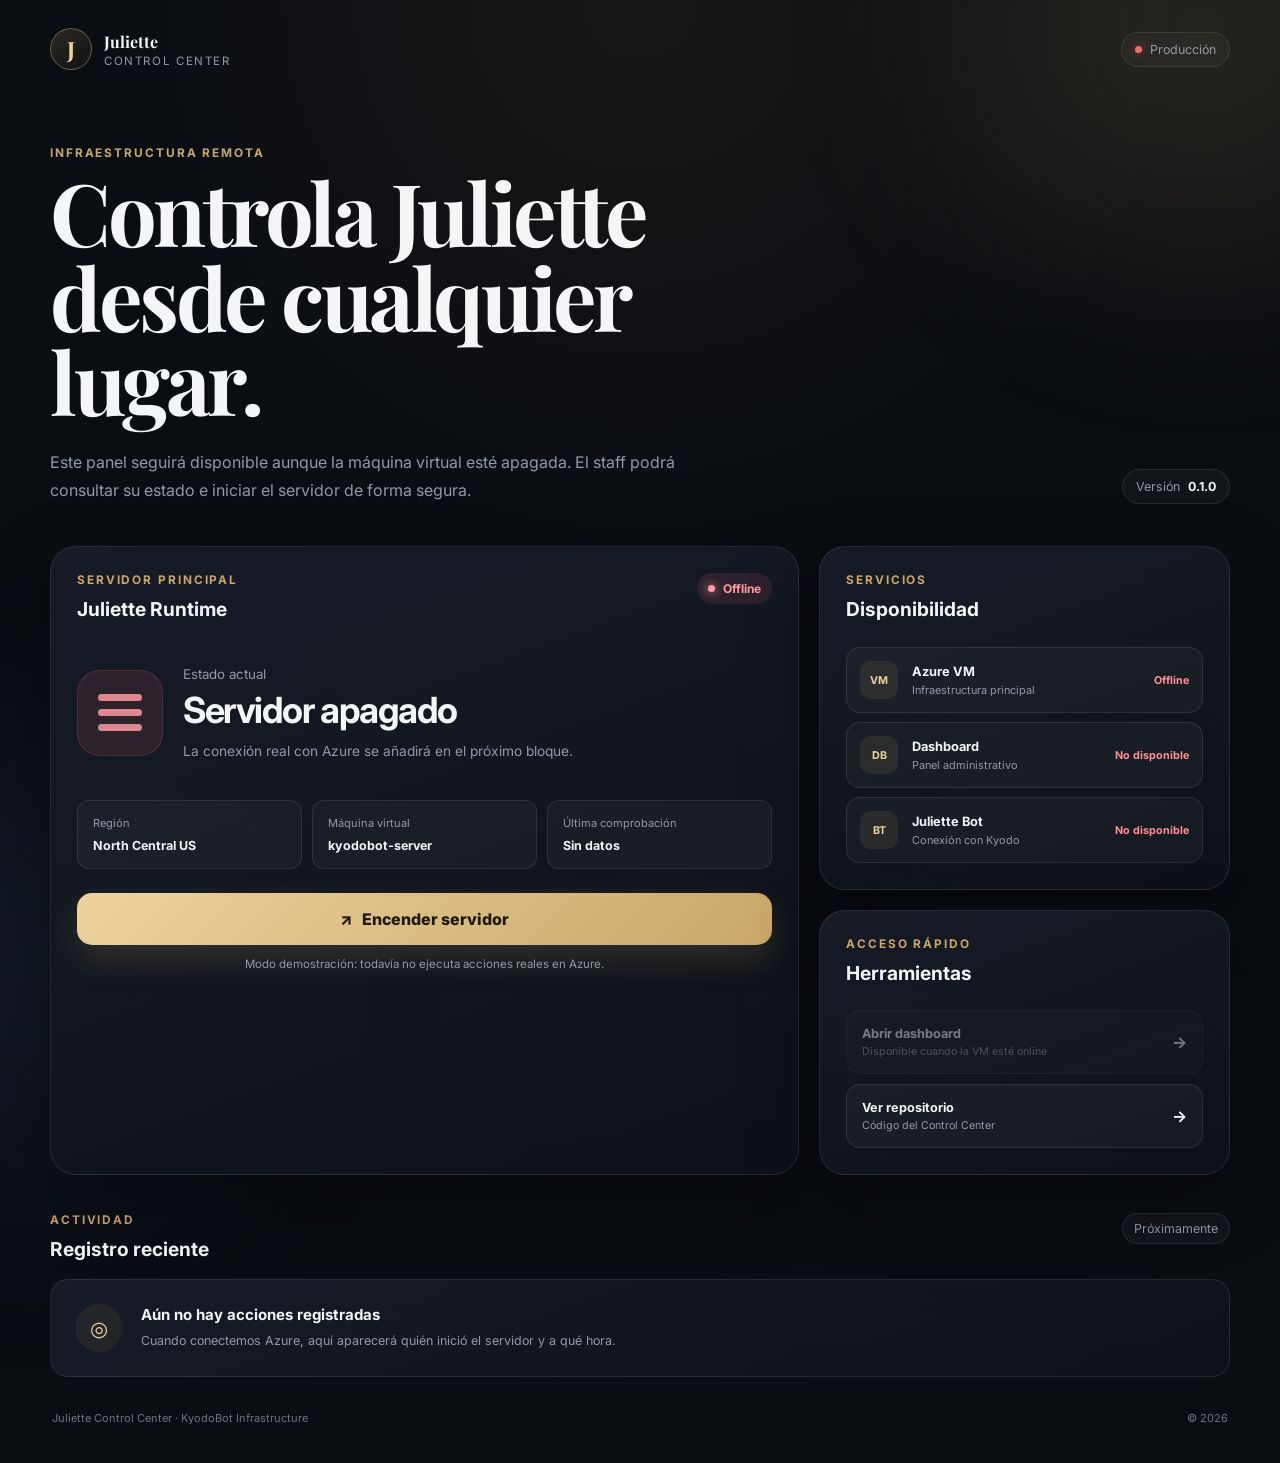
==== index.html @ 6abe6bb9 "PR-001: foundation for Juliette Control Center" ====
<!doctype html>
<html lang="es">
<head>
  <meta charset="utf-8">
  <meta name="viewport" content="width=device-width,initial-scale=1">
  <meta name="theme-color" content="#0b0e14">
  <meta name="description" content="Panel remoto para Juliette y KyodoBot">
  <title>Juliette Control Center</title>
  <link rel="preconnect" href="https://fonts.googleapis.com">
  <link rel="preconnect" href="https://fonts.gstatic.com" crossorigin>
  <link href="https://fonts.googleapis.com/css2?family=Inter:wght@400;500;600;700&family=Playfair+Display:wght@600;700&display=swap" rel="stylesheet">
  <link rel="stylesheet" href="css/style.css">
</head>
<body>
  <div class="glow glow-a"></div><div class="glow glow-b"></div>
  <main class="shell">
    <header class="topbar">
      <a class="brand" href="#">
        <span class="logo">J</span>
        <span><strong>Juliette</strong><small>Control Center</small></span>
      </a>
      <span class="env"><i></i> Producción</span>
    </header>

    <section class="hero">
      <div>
        <p class="eyebrow">Infraestructura remota</p>
        <h1>Controla Juliette desde cualquier lugar.</h1>
        <p class="lead">Este panel seguirá disponible aunque la máquina virtual esté apagada. El staff podrá consultar su estado e iniciar el servidor de forma segura.</p>
      </div>
      <span class="version">Versión <strong>0.1.0</strong></span>
    </section>

    <section class="grid">
      <article class="card main-card">
        <div class="heading">
          <div><p class="kicker">Servidor principal</p><h2>Juliette Runtime</h2></div>
          <span class="chip"><i></i> Offline</span>
        </div>

        <div class="state">
          <div class="server-icon"><span></span><span></span><span></span></div>
          <div>
            <small>Estado actual</small>
            <h3>Servidor apagado</h3>
            <p>La conexión real con Azure se añadirá en el próximo bloque.</p>
          </div>
        </div>

        <div class="meta">
          <div><span>Región</span><strong>North Central US</strong></div>
          <div><span>Máquina virtual</span><strong>kyodobot-server</strong></div>
          <div><span>Última comprobación</span><strong id="lastChecked">Sin datos</strong></div>
        </div>

        <button id="startServerButton" type="button"><span>↗</span> Encender servidor</button>
        <p class="note">Modo demostración: todavía no ejecuta acciones reales en Azure.</p>
      </article>

      <div class="side">
        <article class="card">
          <div class="heading"><div><p class="kicker">Servicios</p><h2>Disponibilidad</h2></div></div>
          <ul class="services">
            <li><b>VM</b><span><strong>Azure VM</strong><small>Infraestructura principal</small></span><em>Offline</em></li>
            <li><b>DB</b><span><strong>Dashboard</strong><small>Panel administrativo</small></span><em>No disponible</em></li>
            <li><b>BT</b><span><strong>Juliette Bot</strong><small>Conexión con Kyodo</small></span><em>No disponible</em></li>
          </ul>
        </article>

        <article class="card">
          <div class="heading"><div><p class="kicker">Acceso rápido</p><h2>Herramientas</h2></div></div>
          <div class="links">
            <a class="disabled" href="#" tabindex="-1"><span><strong>Abrir dashboard</strong><small>Disponible cuando la VM esté online</small></span><b>→</b></a>
            <a href="https://github.com/jgrupo60-cmd/juliette-control" target="_blank" rel="noopener"><span><strong>Ver repositorio</strong><small>Código del Control Center</small></span><b>→</b></a>
          </div>
        </article>
      </div>
    </section>

    <section class="activity">
      <div class="heading">
        <div><p class="kicker">Actividad</p><h2>Registro reciente</h2></div>
        <span class="soon">Próximamente</span>
      </div>
      <div class="empty"><span>◎</span><div><h3>Aún no hay acciones registradas</h3><p>Cuando conectemos Azure, aquí aparecerá quién inició el servidor y a qué hora.</p></div></div>
    </section>

    <footer><span>Juliette Control Center · KyodoBot Infrastructure</span><span id="year"></span></footer>
  </main>

  <div class="toast" id="toast"><strong>Modo demostración</strong><span>La conexión con Azure se implementará en el siguiente PR.</span></div>
  <script src="js/app.js"></script>
</body>
</html>
---- css/style.css ----
:root{color-scheme:dark;--bg:#0a0d12;--card:rgba(20,25,34,.9);--line:rgba(255,255,255,.09);--text:#f4f5f7;--muted:#9299a8;--gold:#c9a76a;--gold2:#ecd39e;--red:#f06e73;--shadow:0 24px 70px rgba(0,0,0,.34)}
*{box-sizing:border-box}body{margin:0;min-height:100vh;overflow-x:hidden;background:radial-gradient(circle at top,rgba(201,167,106,.07),transparent 34rem),var(--bg);color:var(--text);font-family:Inter,system-ui,sans-serif}a{color:inherit;text-decoration:none}.glow{position:fixed;z-index:-1;width:28rem;height:28rem;border-radius:50%;filter:blur(110px);opacity:.15}.glow-a{right:-9rem;top:-12rem;background:var(--gold)}.glow-b{left:-12rem;bottom:-18rem;background:#445f8c}.shell{width:min(1180px,calc(100% - 40px));margin:auto;padding:28px 0 38px}.topbar,.heading,footer{display:flex;align-items:center;justify-content:space-between;gap:18px}.brand{display:flex;align-items:center;gap:12px}.logo{display:grid;place-items:center;width:42px;height:42px;border:1px solid rgba(236,211,158,.35);border-radius:50%;background:linear-gradient(145deg,rgba(201,167,106,.18),rgba(201,167,106,.03));color:var(--gold2);font:700 1.4rem "Playfair Display",serif}.brand strong,.brand small{display:block}.brand strong{font-family:"Playfair Display",serif}.brand small{margin-top:2px;color:var(--muted);font-size:.72rem;text-transform:uppercase;letter-spacing:.14em}.env,.version,.soon{display:inline-flex;align-items:center;gap:8px;padding:9px 13px;border:1px solid var(--line);border-radius:999px;background:rgba(255,255,255,.035);color:var(--muted);font-size:.78rem}.env i{width:7px;height:7px;border-radius:50%;background:var(--red);box-shadow:0 0 12px rgba(240,110,115,.55)}.hero{display:flex;align-items:flex-end;justify-content:space-between;gap:30px;padding:76px 0 42px}.eyebrow,.kicker{margin:0 0 10px;color:var(--gold);font-size:.74rem;font-weight:700;text-transform:uppercase;letter-spacing:.16em}.hero h1{max-width:760px;margin:0;font:700 clamp(2.6rem,7vw,5.4rem)/.98 "Playfair Display",serif;letter-spacing:-.04em}.lead{max-width:680px;margin:24px 0 0;color:var(--muted);font-size:1rem;line-height:1.75}.version{flex-shrink:0}.version strong{color:var(--text)}.grid{display:grid;grid-template-columns:minmax(0,1.55fr) minmax(320px,.85fr);gap:20px}.side{display:grid;gap:20px}.card,.empty{border:1px solid var(--line);background:linear-gradient(160deg,rgba(24,29,39,.94),rgba(14,18,25,.88));box-shadow:var(--shadow);backdrop-filter:blur(18px)}.card{padding:26px;border-radius:26px}.heading{align-items:flex-start}.heading h2,.activity h2{margin:0;font-size:1.2rem}.chip{display:flex;align-items:center;gap:8px;padding:8px 11px;border-radius:999px;background:rgba(240,110,115,.11);color:#ff9ca0;font-size:.75rem;font-weight:700}.chip i{width:7px;height:7px;border-radius:50%;background:currentColor;box-shadow:0 0 10px currentColor}.state{display:flex;align-items:center;gap:20px;margin-top:42px}.server-icon{display:grid;align-content:center;gap:8px;width:86px;height:86px;flex-shrink:0;padding:20px;border:1px solid rgba(240,110,115,.16);border-radius:23px;background:rgba(240,110,115,.11)}.server-icon span{height:7px;border-radius:99px;background:rgba(255,156,160,.84)}.state small{color:var(--muted)}.state h3{margin:5px 0 0;font-size:clamp(1.55rem,4vw,2.25rem);letter-spacing:-.04em}.state p{margin:8px 0 0;color:var(--muted);font-size:.86rem;line-height:1.6}.meta{display:grid;grid-template-columns:repeat(3,minmax(0,1fr));gap:10px;margin:38px 0 24px}.meta div{padding:15px;border:1px solid var(--line);border-radius:12px;background:rgba(255,255,255,.035)}.meta span,.meta strong{display:block}.meta span{margin-bottom:8px;color:var(--muted);font-size:.69rem}.meta strong{overflow:hidden;font-size:.78rem;text-overflow:ellipsis;white-space:nowrap}button{display:flex;width:100%;min-height:52px;align-items:center;justify-content:center;gap:10px;border:0;border-radius:15px;background:linear-gradient(135deg,var(--gold2),var(--gold));color:#211a0e;cursor:pointer;font:800 1rem Inter;box-shadow:0 14px 34px rgba(201,167,106,.18);transition:.16s}button:hover{transform:translateY(-2px);filter:brightness(1.03)}.note{margin:12px 0 0;color:var(--muted);font-size:.72rem;text-align:center}.services{display:grid;gap:9px;margin:26px 0 0;padding:0;list-style:none}.services li{display:grid;grid-template-columns:40px minmax(0,1fr) auto;align-items:center;gap:12px;padding:13px;border:1px solid var(--line);border-radius:14px;background:rgba(255,255,255,.035)}.services li>b{display:grid;place-items:center;width:38px;height:38px;border-radius:11px;background:rgba(201,167,106,.1);color:var(--gold2);font-size:.67rem}.services strong,.services small{display:block}.services strong{font-size:.8rem}.services small{margin-top:4px;color:var(--muted);font-size:.68rem}.services em{color:#ff9297;font-size:.67rem;font-style:normal;font-weight:700}.links{display:grid;gap:10px;margin-top:25px}.links a{display:flex;min-height:64px;align-items:center;justify-content:space-between;gap:16px;padding:14px 15px;border:1px solid var(--line);border-radius:14px;background:rgba(255,255,255,.035);transition:.16s}.links a:not(.disabled):hover{transform:translateX(3px);border-color:rgba(201,167,106,.28);background:rgba(201,167,106,.07)}.links strong,.links small{display:block}.links strong{font-size:.79rem}.links small{margin-top:4px;color:var(--muted);font-size:.67rem}.disabled{pointer-events:none;opacity:.45}.activity{margin-top:38px}.soon{padding:7px 11px}.empty{display:flex;align-items:center;gap:18px;margin-top:18px;padding:24px;border-radius:18px;box-shadow:none}.empty>span{display:grid;place-items:center;width:48px;height:48px;flex-shrink:0;border-radius:50%;background:rgba(201,167,106,.08);color:var(--gold2);font-size:1.3rem}.empty h3{margin:0;font-size:.94rem}.empty p{margin:7px 0 0;color:var(--muted);font-size:.78rem;line-height:1.55}footer{padding:34px 2px 0;color:#6e7482;font-size:.69rem}.toast{position:fixed;right:24px;bottom:24px;display:grid;max-width:min(360px,calc(100% - 32px));gap:5px;padding:15px 17px;border:1px solid rgba(201,167,106,.25);border-radius:15px;background:rgba(18,22,30,.97);box-shadow:var(--shadow);opacity:0;pointer-events:none;transform:translateY(14px);transition:.18s}.toast.show{opacity:1;transform:none}.toast strong{color:var(--gold2);font-size:.78rem}.toast span{color:var(--muted);font-size:.72rem}
@media(max-width:900px){.hero{align-items:flex-start;flex-direction:column;padding-top:58px}.grid{grid-template-columns:1fr}.side{grid-template-columns:repeat(2,minmax(0,1fr))}}
@media(max-width:680px){.shell{width:calc(100% - 24px);padding-top:16px}.env{font-size:.68rem}.hero{padding:45px 0 32px}.lead{font-size:.91rem}.card{padding:20px;border-radius:21px}.state{align-items:flex-start;margin-top:32px}.server-icon{width:64px;height:64px;padding:15px;border-radius:18px}.meta{grid-template-columns:1fr;margin-top:30px}.side{grid-template-columns:1fr}.services li{grid-template-columns:38px minmax(0,1fr)}.services em{grid-column:2}footer{align-items:flex-start;flex-direction:column}.toast{right:16px;bottom:16px}}
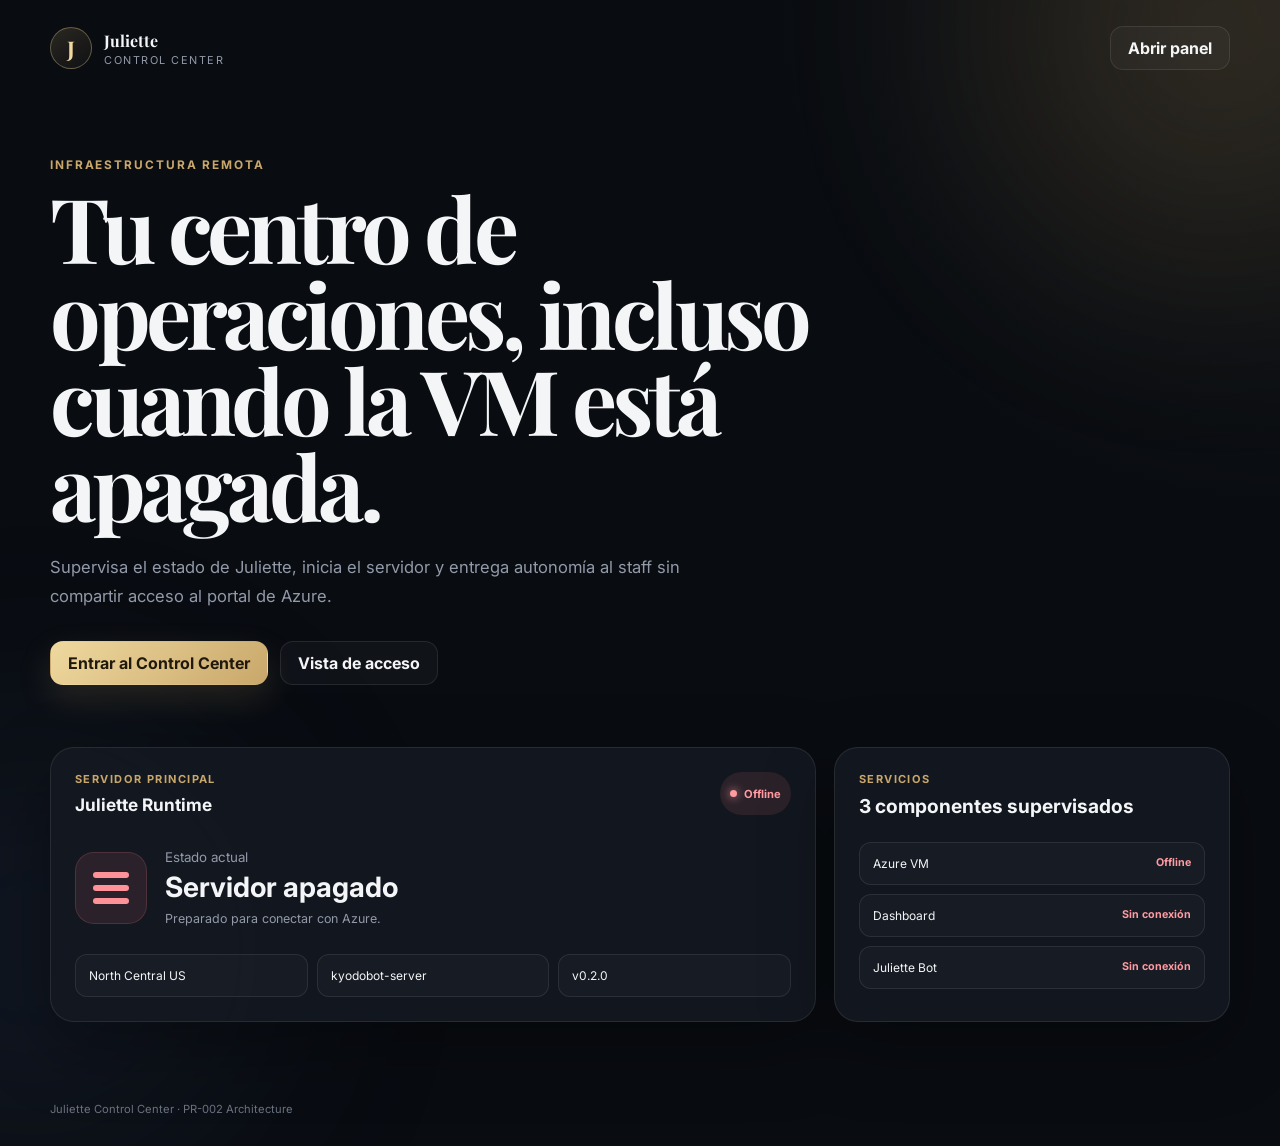
==== commit ede7695a: "PR-002: application architecture for Juliette Control Center" ====
--- a/index.html
+++ b/index.html
@@ -3,92 +3,40 @@
 <head>
   <meta charset="utf-8">
   <meta name="viewport" content="width=device-width,initial-scale=1">
-  <meta name="theme-color" content="#0b0e14">
-  <meta name="description" content="Panel remoto para Juliette y KyodoBot">
+  <meta name="theme-color" content="#0a0d12">
+  <meta name="description" content="Juliette Control Center">
   <title>Juliette Control Center</title>
   <link rel="preconnect" href="https://fonts.googleapis.com">
   <link rel="preconnect" href="https://fonts.gstatic.com" crossorigin>
   <link href="https://fonts.googleapis.com/css2?family=Inter:wght@400;500;600;700&family=Playfair+Display:wght@600;700&display=swap" rel="stylesheet">
-  <link rel="stylesheet" href="css/style.css">
+  <link rel="stylesheet" href="assets/css/base.css">
+  <link rel="stylesheet" href="assets/css/landing.css">
 </head>
-<body>
-  <div class="glow glow-a"></div><div class="glow glow-b"></div>
-  <main class="shell">
-    <header class="topbar">
-      <a class="brand" href="#">
-        <span class="logo">J</span>
-        <span><strong>Juliette</strong><small>Control Center</small></span>
-      </a>
-      <span class="env"><i></i> Producción</span>
-    </header>
-
-    <section class="hero">
-      <div>
-        <p class="eyebrow">Infraestructura remota</p>
-        <h1>Controla Juliette desde cualquier lugar.</h1>
-        <p class="lead">Este panel seguirá disponible aunque la máquina virtual esté apagada. El staff podrá consultar su estado e iniciar el servidor de forma segura.</p>
-      </div>
-      <span class="version">Versión <strong>0.1.0</strong></span>
-    </section>
-
-    <section class="grid">
-      <article class="card main-card">
-        <div class="heading">
-          <div><p class="kicker">Servidor principal</p><h2>Juliette Runtime</h2></div>
-          <span class="chip"><i></i> Offline</span>
-        </div>
-
-        <div class="state">
-          <div class="server-icon"><span></span><span></span><span></span></div>
-          <div>
-            <small>Estado actual</small>
-            <h3>Servidor apagado</h3>
-            <p>La conexión real con Azure se añadirá en el próximo bloque.</p>
-          </div>
-        </div>
-
-        <div class="meta">
-          <div><span>Región</span><strong>North Central US</strong></div>
-          <div><span>Máquina virtual</span><strong>kyodobot-server</strong></div>
-          <div><span>Última comprobación</span><strong id="lastChecked">Sin datos</strong></div>
-        </div>
-
-        <button id="startServerButton" type="button"><span>↗</span> Encender servidor</button>
-        <p class="note">Modo demostración: todavía no ejecuta acciones reales en Azure.</p>
-      </article>
-
-      <div class="side">
-        <article class="card">
-          <div class="heading"><div><p class="kicker">Servicios</p><h2>Disponibilidad</h2></div></div>
-          <ul class="services">
-            <li><b>VM</b><span><strong>Azure VM</strong><small>Infraestructura principal</small></span><em>Offline</em></li>
-            <li><b>DB</b><span><strong>Dashboard</strong><small>Panel administrativo</small></span><em>No disponible</em></li>
-            <li><b>BT</b><span><strong>Juliette Bot</strong><small>Conexión con Kyodo</small></span><em>No disponible</em></li>
-          </ul>
-        </article>
-
-        <article class="card">
-          <div class="heading"><div><p class="kicker">Acceso rápido</p><h2>Herramientas</h2></div></div>
-          <div class="links">
-            <a class="disabled" href="#" tabindex="-1"><span><strong>Abrir dashboard</strong><small>Disponible cuando la VM esté online</small></span><b>→</b></a>
-            <a href="https://github.com/jgrupo60-cmd/juliette-control" target="_blank" rel="noopener"><span><strong>Ver repositorio</strong><small>Código del Control Center</small></span><b>→</b></a>
-          </div>
-        </article>
+<body class="landing-body">
+  <div class="ambient ambient-one"></div><div class="ambient ambient-two"></div>
+  <header class="landing-nav container">
+    <a class="brand" href="index.html"><span class="brand-mark">J</span><span><strong>Juliette</strong><small>Control Center</small></span></a>
+    <a class="button button-ghost" href="dashboard.html">Abrir panel</a>
+  </header>
+  <main class="landing-main container">
+    <section class="landing-hero">
+      <p class="eyebrow">Infraestructura remota</p>
+      <h1>Tu centro de operaciones, incluso cuando la VM está apagada.</h1>
+      <p class="lead">Supervisa el estado de Juliette, inicia el servidor y entrega autonomía al staff sin compartir acceso al portal de Azure.</p>
+      <div class="hero-actions">
+        <a class="button button-primary" href="dashboard.html">Entrar al Control Center</a>
+        <a class="button button-ghost" href="login.html">Vista de acceso</a>
       </div>
     </section>
-
-    <section class="activity">
-      <div class="heading">
-        <div><p class="kicker">Actividad</p><h2>Registro reciente</h2></div>
-        <span class="soon">Próximamente</span>
-      </div>
-      <div class="empty"><span>◎</span><div><h3>Aún no hay acciones registradas</h3><p>Cuando conectemos Azure, aquí aparecerá quién inició el servidor y a qué hora.</p></div></div>
+    <section class="preview-grid">
+      <article class="preview-card preview-main">
+        <div class="card-top"><span><small>Servidor principal</small><strong>Juliette Runtime</strong></span><span class="status status-offline">Offline</span></div>
+        <div class="preview-state"><span class="server-glyph"><i></i><i></i><i></i></span><span><small>Estado actual</small><strong>Servidor apagado</strong><em>Preparado para conectar con Azure.</em></span></div>
+        <div class="preview-meta"><span>North Central US</span><span>kyodobot-server</span><span>v0.2.0</span></div>
+      </article>
+      <article class="preview-card"><small>Servicios</small><strong>3 componentes supervisados</strong><div class="mini-list"><span>Azure VM <b>Offline</b></span><span>Dashboard <b>Sin conexión</b></span><span>Juliette Bot <b>Sin conexión</b></span></div></article>
     </section>
-
-    <footer><span>Juliette Control Center · KyodoBot Infrastructure</span><span id="year"></span></footer>
   </main>
-
-  <div class="toast" id="toast"><strong>Modo demostración</strong><span>La conexión con Azure se implementará en el siguiente PR.</span></div>
-  <script src="js/app.js"></script>
+  <footer class="landing-footer container">Juliette Control Center · PR-002 Architecture</footer>
 </body>
 </html>
--- a/assets/css/base.css
+++ b/assets/css/base.css
@@ -0,0 +1 @@
+:root{color-scheme:dark;--bg:#090c11;--surface:#121720;--surface-2:#171d27;--surface-3:#1c232e;--line:rgba(255,255,255,.09);--line-2:rgba(255,255,255,.14);--text:#f4f5f7;--muted:#9299a8;--gold:#c9a76a;--gold-2:#efd99f;--red:#f37980;--green:#72d49d;--blue:#75a7ff;--shadow:0 24px 70px rgba(0,0,0,.34);--radius:22px;--sidebar:260px}*{box-sizing:border-box}html{scroll-behavior:smooth}body{margin:0;min-height:100vh;background:var(--bg);color:var(--text);font-family:Inter,system-ui,sans-serif}a{color:inherit;text-decoration:none}button,input{font:inherit}.container{width:min(1180px,calc(100% - 36px));margin:auto}.brand{display:inline-flex;align-items:center;gap:12px}.brand-mark{display:grid;place-items:center;width:42px;height:42px;border:1px solid rgba(239,217,159,.35);border-radius:50%;background:linear-gradient(145deg,rgba(201,167,106,.18),rgba(201,167,106,.03));color:var(--gold-2);font:700 1.35rem "Playfair Display",serif}.brand strong,.brand small{display:block}.brand strong{font-family:"Playfair Display",serif}.brand small{margin-top:2px;color:var(--muted);font-size:.68rem;text-transform:uppercase;letter-spacing:.14em}.eyebrow{margin:0 0 12px;color:var(--gold);font-size:.74rem;font-weight:700;text-transform:uppercase;letter-spacing:.16em}.button{display:inline-flex;align-items:center;justify-content:center;gap:9px;min-height:44px;padding:0 17px;border:1px solid transparent;border-radius:13px;cursor:pointer;font-weight:700;transition:.16s}.button-primary{background:linear-gradient(135deg,var(--gold-2),var(--gold));color:#21190d;box-shadow:0 14px 34px rgba(201,167,106,.15)}.button-primary:hover{transform:translateY(-2px)}.button-ghost{border-color:var(--line);background:rgba(255,255,255,.03);color:var(--text)}.button-ghost:hover{background:rgba(255,255,255,.07)}.button-wide{width:100%}.status{display:inline-flex;align-items:center;gap:7px;padding:7px 10px;border-radius:999px;font-size:.7rem;font-weight:700}.status:before{content:"";width:7px;height:7px;border-radius:50%;background:currentColor;box-shadow:0 0 10px currentColor}.status-offline{background:rgba(243,121,128,.11);color:#ff9ba1}.status-online{background:rgba(114,212,157,.11);color:#8be6b3}.status-pending{background:rgba(201,167,106,.12);color:var(--gold-2)}.card{border:1px solid var(--line);border-radius:var(--radius);background:linear-gradient(155deg,rgba(24,30,40,.96),rgba(14,18,25,.94));box-shadow:var(--shadow)}
--- a/assets/css/landing.css
+++ b/assets/css/landing.css
@@ -0,0 +1 @@
+.landing-body{overflow-x:hidden;background:radial-gradient(circle at top right,rgba(201,167,106,.08),transparent 32rem),var(--bg)}.ambient{position:fixed;z-index:-1;width:28rem;height:28rem;border-radius:50%;filter:blur(120px);opacity:.14}.ambient-one{right:-10rem;top:-12rem;background:var(--gold)}.ambient-two{left:-12rem;bottom:-17rem;background:#445f8c}.landing-nav{display:flex;align-items:center;justify-content:space-between;padding-top:26px}.landing-main{padding:88px 0 50px}.landing-hero{max-width:850px}.landing-hero h1{margin:0;font:700 clamp(3rem,7vw,6.2rem)/.96 "Playfair Display",serif;letter-spacing:-.05em}.lead{max-width:700px;margin:25px 0 0;color:var(--muted);font-size:1.04rem;line-height:1.75}.hero-actions{display:flex;flex-wrap:wrap;gap:12px;margin-top:30px}.preview-grid{display:grid;grid-template-columns:1.45fr .75fr;gap:18px;margin-top:62px}.preview-card{padding:24px;border:1px solid var(--line);border-radius:24px;background:rgba(20,25,34,.88);box-shadow:var(--shadow)}.card-top{display:flex;justify-content:space-between;gap:15px}.card-top small,.preview-card>small{display:block;margin-bottom:8px;color:var(--gold);font-size:.69rem;font-weight:700;text-transform:uppercase;letter-spacing:.13em}.card-top strong{display:block;font-size:1.08rem}.preview-state{display:flex;align-items:center;gap:18px;margin-top:34px}.server-glyph{display:grid;align-content:center;gap:7px;width:72px;height:72px;padding:17px;border-radius:19px;background:rgba(243,121,128,.11);border:1px solid rgba(243,121,128,.18)}.server-glyph i{height:6px;border-radius:99px;background:#ff9299}.preview-state span:last-child>*{display:block}.preview-state small{color:var(--muted)}.preview-state strong{margin-top:5px;font-size:1.75rem}.preview-state em{margin-top:7px;color:var(--muted);font-size:.78rem;font-style:normal}.preview-meta{display:grid;grid-template-columns:repeat(3,1fr);gap:9px;margin-top:28px}.preview-meta span,.mini-list span{padding:13px;border:1px solid var(--line);border-radius:12px;background:rgba(255,255,255,.025);font-size:.75rem}.preview-card>strong{display:block;font-size:1.2rem}.mini-list{display:grid;gap:9px;margin-top:24px}.mini-list span{display:flex;justify-content:space-between}.mini-list b{color:#ff9ba1;font-size:.67rem}.landing-footer{padding:30px 0;color:#69717e;font-size:.7rem}@media(max-width:800px){.landing-main{padding-top:60px}.preview-grid{grid-template-columns:1fr}.preview-meta{grid-template-columns:1fr}.landing-hero h1{font-size:clamp(2.65rem,14vw,4.8rem)}}
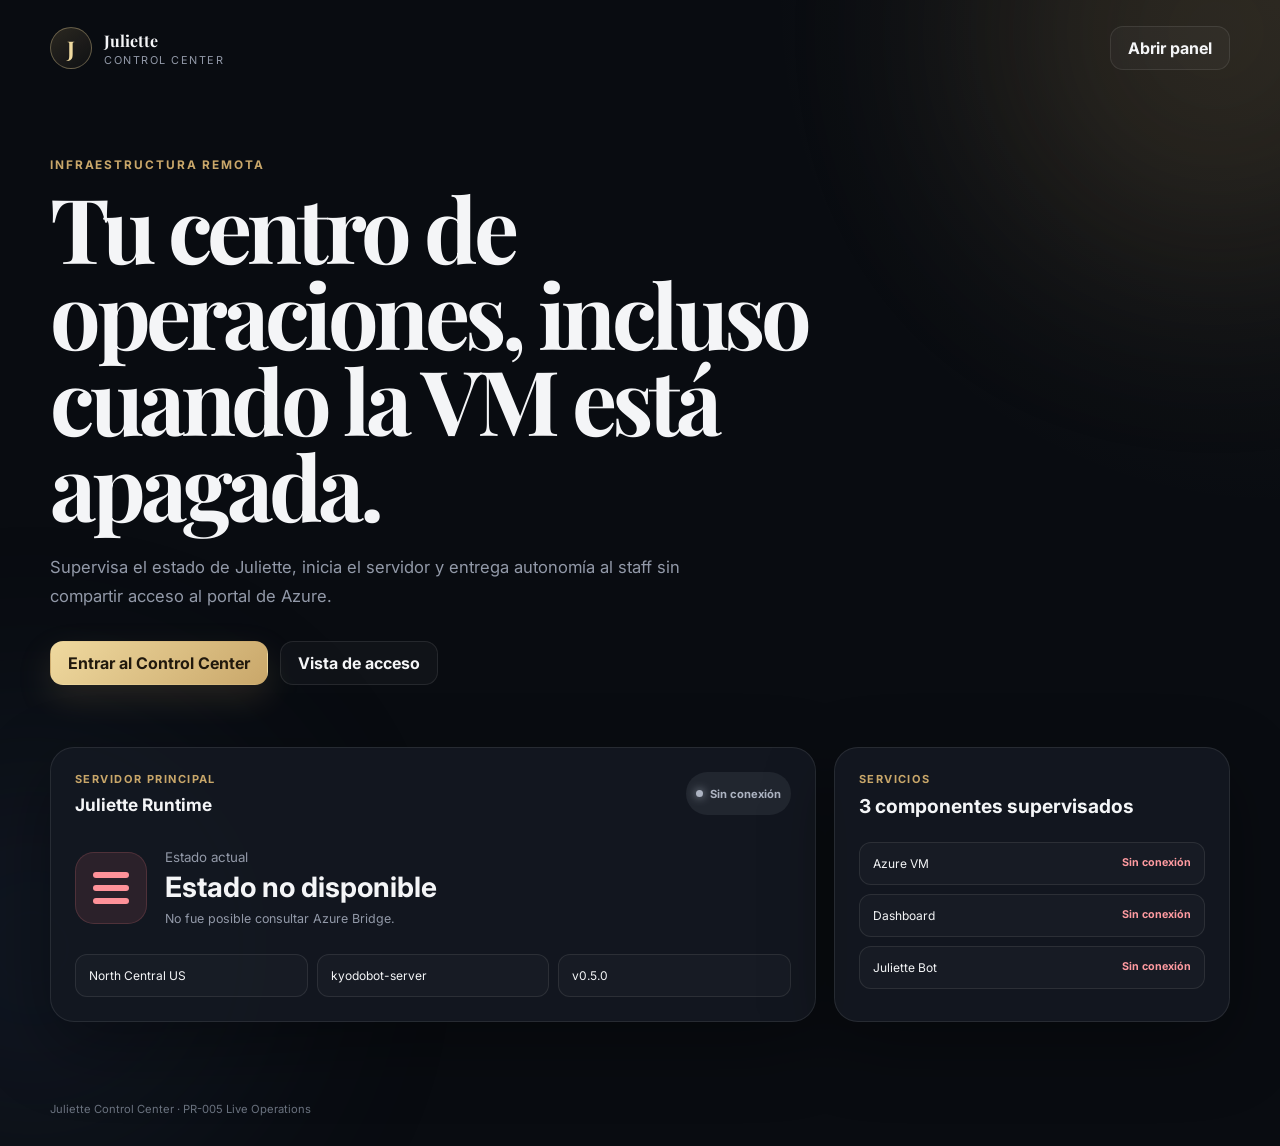
==== commit 6e12b93b: "PR-005: connect live operations frontend" ====
--- a/index.html
+++ b/index.html
@@ -30,13 +30,14 @@
     </section>
     <section class="preview-grid">
       <article class="preview-card preview-main">
-        <div class="card-top"><span><small>Servidor principal</small><strong>Juliette Runtime</strong></span><span class="status status-offline">Offline</span></div>
-        <div class="preview-state"><span class="server-glyph"><i></i><i></i><i></i></span><span><small>Estado actual</small><strong>Servidor apagado</strong><em>Preparado para conectar con Azure.</em></span></div>
-        <div class="preview-meta"><span>North Central US</span><span>kyodobot-server</span><span>v0.2.0</span></div>
+        <div class="card-top"><span><small>Servidor principal</small><strong>Juliette Runtime</strong></span><span class="status status-unknown" id="landingVmBadge">Consultando</span></div>
+        <div class="preview-state"><span class="server-glyph" id="landingServerGlyph" data-state="unknown"><i></i><i></i><i></i></span><span><small>Estado actual</small><strong id="landingVmTitle">Consultando Azure…</strong><em id="landingVmDescription">Obteniendo el estado real de la VM.</em></span></div>
+        <div class="preview-meta"><span id="landingRegion">—</span><span id="landingVmName">—</span><span id="landingVersion">v0.5.0</span></div>
       </article>
-      <article class="preview-card"><small>Servicios</small><strong>3 componentes supervisados</strong><div class="mini-list"><span>Azure VM <b>Offline</b></span><span>Dashboard <b>Sin conexión</b></span><span>Juliette Bot <b>Sin conexión</b></span></div></article>
+      <article class="preview-card"><small>Servicios</small><strong>3 componentes supervisados</strong><div class="mini-list"><span>Azure VM <b id="landingVmService">Consultando</b></span><span>Dashboard <b id="landingDashboardService">—</b></span><span>Juliette Bot <b id="landingBotService">—</b></span></div></article>
     </section>
   </main>
-  <footer class="landing-footer container">Juliette Control Center · PR-002 Architecture</footer>
+  <footer class="landing-footer container">Juliette Control Center · PR-005 Live Operations</footer>
+  <script type="module" src="assets/js/landing-status.js"></script>
 </body>
 </html>
--- a/assets/css/landing.css
+++ b/assets/css/landing.css
@@ -1 +1,4 @@
 .landing-body{overflow-x:hidden;background:radial-gradient(circle at top right,rgba(201,167,106,.08),transparent 32rem),var(--bg)}.ambient{position:fixed;z-index:-1;width:28rem;height:28rem;border-radius:50%;filter:blur(120px);opacity:.14}.ambient-one{right:-10rem;top:-12rem;background:var(--gold)}.ambient-two{left:-12rem;bottom:-17rem;background:#445f8c}.landing-nav{display:flex;align-items:center;justify-content:space-between;padding-top:26px}.landing-main{padding:88px 0 50px}.landing-hero{max-width:850px}.landing-hero h1{margin:0;font:700 clamp(3rem,7vw,6.2rem)/.96 "Playfair Display",serif;letter-spacing:-.05em}.lead{max-width:700px;margin:25px 0 0;color:var(--muted);font-size:1.04rem;line-height:1.75}.hero-actions{display:flex;flex-wrap:wrap;gap:12px;margin-top:30px}.preview-grid{display:grid;grid-template-columns:1.45fr .75fr;gap:18px;margin-top:62px}.preview-card{padding:24px;border:1px solid var(--line);border-radius:24px;background:rgba(20,25,34,.88);box-shadow:var(--shadow)}.card-top{display:flex;justify-content:space-between;gap:15px}.card-top small,.preview-card>small{display:block;margin-bottom:8px;color:var(--gold);font-size:.69rem;font-weight:700;text-transform:uppercase;letter-spacing:.13em}.card-top strong{display:block;font-size:1.08rem}.preview-state{display:flex;align-items:center;gap:18px;margin-top:34px}.server-glyph{display:grid;align-content:center;gap:7px;width:72px;height:72px;padding:17px;border-radius:19px;background:rgba(243,121,128,.11);border:1px solid rgba(243,121,128,.18)}.server-glyph i{height:6px;border-radius:99px;background:#ff9299}.preview-state span:last-child>*{display:block}.preview-state small{color:var(--muted)}.preview-state strong{margin-top:5px;font-size:1.75rem}.preview-state em{margin-top:7px;color:var(--muted);font-size:.78rem;font-style:normal}.preview-meta{display:grid;grid-template-columns:repeat(3,1fr);gap:9px;margin-top:28px}.preview-meta span,.mini-list span{padding:13px;border:1px solid var(--line);border-radius:12px;background:rgba(255,255,255,.025);font-size:.75rem}.preview-card>strong{display:block;font-size:1.2rem}.mini-list{display:grid;gap:9px;margin-top:24px}.mini-list span{display:flex;justify-content:space-between}.mini-list b{color:#ff9ba1;font-size:.67rem}.landing-footer{padding:30px 0;color:#69717e;font-size:.7rem}@media(max-width:800px){.landing-main{padding-top:60px}.preview-grid{grid-template-columns:1fr}.preview-meta{grid-template-columns:1fr}.landing-hero h1{font-size:clamp(2.65rem,14vw,4.8rem)}}
+
+/* PR-005 · Live landing status */
+.server-glyph[data-state="running"]{background:rgba(92,211,144,.11);border-color:rgba(92,211,144,.18)}.server-glyph[data-state="running"] i{background:#82e2ab}.server-glyph[data-state="starting"],.server-glyph[data-state="stopping"],.server-glyph[data-state="deallocating"]{background:rgba(225,184,107,.12);border-color:rgba(225,184,107,.2)}.server-glyph[data-state="starting"] i,.server-glyph[data-state="stopping"] i,.server-glyph[data-state="deallocating"] i{background:#efc878;animation:landingPulse 1.1s ease-in-out infinite}.server-glyph[data-state="starting"] i:nth-child(2){animation-delay:.12s}.server-glyph[data-state="starting"] i:nth-child(3){animation-delay:.24s}.status-unknown{background:rgba(148,156,172,.12);color:#adb4c2}.status-running{background:rgba(92,211,144,.12);color:#82e2ab}.status-starting,.status-stopping,.status-deallocating{background:rgba(225,184,107,.13);color:#efc878}.status-deallocated,.status-stopped{background:rgba(240,110,115,.11);color:#ff9ca0}@keyframes landingPulse{50%{opacity:.35;transform:scaleX(.78)}}
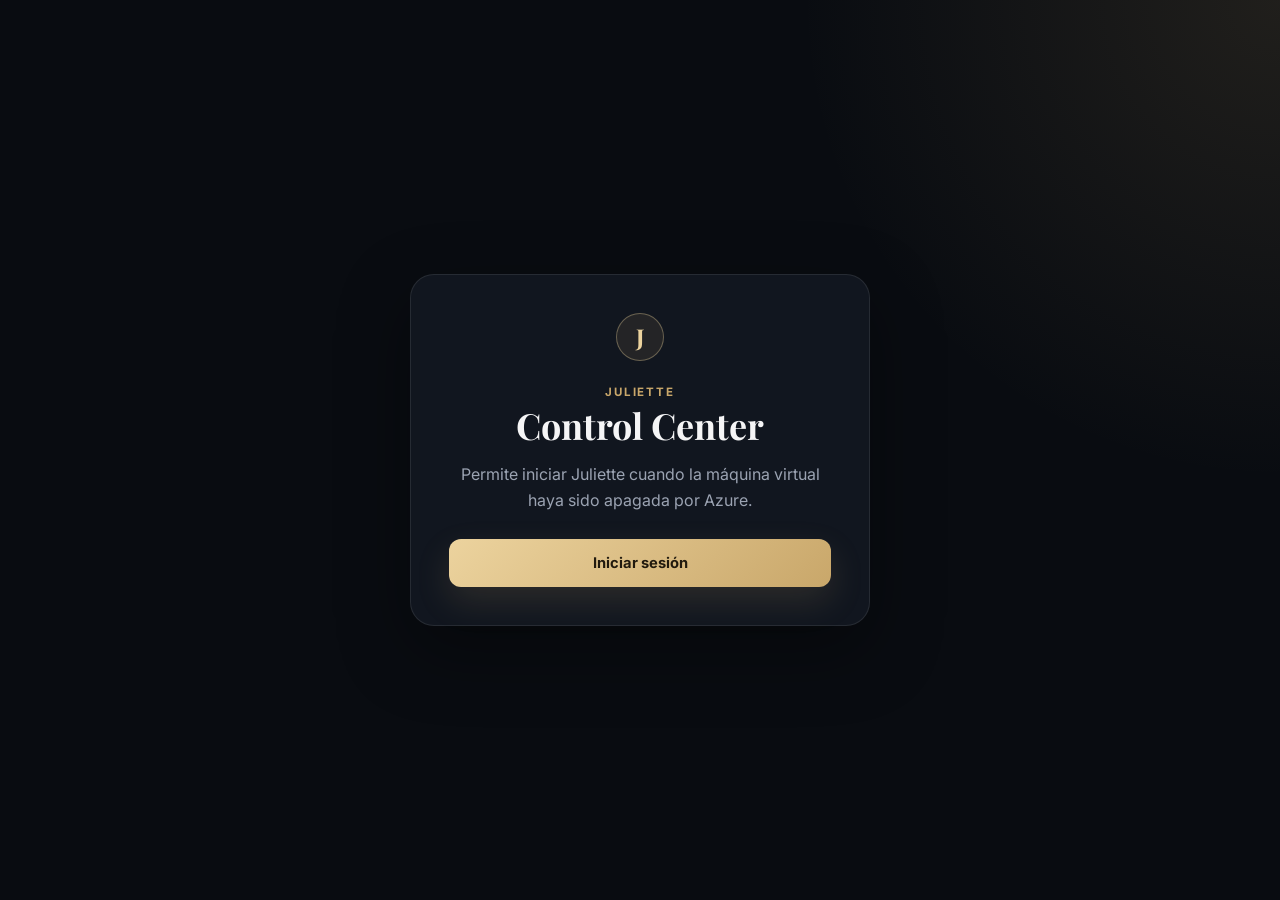
==== commit 75a45776: "Simplify Juliette Control Center" ====
--- a/index.html
+++ b/index.html
@@ -4,40 +4,21 @@
   <meta charset="utf-8">
   <meta name="viewport" content="width=device-width,initial-scale=1">
   <meta name="theme-color" content="#0a0d12">
-  <meta name="description" content="Juliette Control Center">
+  <meta name="description" content="Enciende Juliette cuando Azure haya apagado su servidor.">
   <title>Juliette Control Center</title>
   <link rel="preconnect" href="https://fonts.googleapis.com">
   <link rel="preconnect" href="https://fonts.gstatic.com" crossorigin>
   <link href="https://fonts.googleapis.com/css2?family=Inter:wght@400;500;600;700&family=Playfair+Display:wght@600;700&display=swap" rel="stylesheet">
   <link rel="stylesheet" href="assets/css/base.css">
-  <link rel="stylesheet" href="assets/css/landing.css">
+  <link rel="stylesheet" href="assets/css/control.css">
 </head>
-<body class="landing-body">
-  <div class="ambient ambient-one"></div><div class="ambient ambient-two"></div>
-  <header class="landing-nav container">
-    <a class="brand" href="index.html"><span class="brand-mark">J</span><span><strong>Juliette</strong><small>Control Center</small></span></a>
-    <a class="button button-ghost" href="dashboard.html">Abrir panel</a>
-  </header>
-  <main class="landing-main container">
-    <section class="landing-hero">
-      <p class="eyebrow">Infraestructura remota</p>
-      <h1>Tu centro de operaciones, incluso cuando la VM está apagada.</h1>
-      <p class="lead">Supervisa el estado de Juliette, inicia el servidor y entrega autonomía al staff sin compartir acceso al portal de Azure.</p>
-      <div class="hero-actions">
-        <a class="button button-primary" href="dashboard.html">Entrar al Control Center</a>
-        <a class="button button-ghost" href="login.html">Vista de acceso</a>
-      </div>
-    </section>
-    <section class="preview-grid">
-      <article class="preview-card preview-main">
-        <div class="card-top"><span><small>Servidor principal</small><strong>Juliette Runtime</strong></span><span class="status status-unknown" id="landingVmBadge">Consultando</span></div>
-        <div class="preview-state"><span class="server-glyph" id="landingServerGlyph" data-state="unknown"><i></i><i></i><i></i></span><span><small>Estado actual</small><strong id="landingVmTitle">Consultando Azure…</strong><em id="landingVmDescription">Obteniendo el estado real de la VM.</em></span></div>
-        <div class="preview-meta"><span id="landingRegion">—</span><span id="landingVmName">—</span><span id="landingVersion">v0.5.0</span></div>
-      </article>
-      <article class="preview-card"><small>Servicios</small><strong>3 componentes supervisados</strong><div class="mini-list"><span>Azure VM <b id="landingVmService">Consultando</b></span><span>Dashboard <b id="landingDashboardService">—</b></span><span>Juliette Bot <b id="landingBotService">—</b></span></div></article>
-    </section>
+<body class="simple-page">
+  <main class="landing-card">
+    <span class="brand-mark">J</span>
+    <p class="eyebrow">Juliette</p>
+    <h1>Control Center</h1>
+    <p>Permite iniciar Juliette cuando la máquina virtual haya sido apagada por Azure.</p>
+    <a class="button button-primary button-wide" href="login.html">Iniciar sesión</a>
   </main>
-  <footer class="landing-footer container">Juliette Control Center · PR-005 Live Operations</footer>
-  <script type="module" src="assets/js/landing-status.js"></script>
 </body>
 </html>
--- a/assets/css/control.css
+++ b/assets/css/control.css
@@ -0,0 +1 @@
+.simple-page{min-height:100vh;display:grid;place-items:center;padding:24px;background:radial-gradient(circle at top right,rgba(201,167,106,.12),transparent 30rem),#090c11;color:#f5f5f6;font-family:Inter,system-ui,sans-serif}.landing-card,.compact-card{width:min(100%,460px);padding:38px;border:1px solid rgba(255,255,255,.09);border-radius:24px;background:rgba(19,24,33,.92);box-shadow:0 24px 70px rgba(0,0,0,.36)}.landing-card{text-align:center}.landing-card .brand-mark{margin:0 auto 24px}.brand-mark{display:grid;place-items:center;width:48px;height:48px;border:1px solid rgba(236,211,158,.35);border-radius:50%;background:rgba(201,167,106,.1);color:#ecd39e;font:700 1.45rem "Playfair Display",serif}.eyebrow{margin:0 0 8px;color:#c9a76a;font-size:.72rem;font-weight:700;text-transform:uppercase;letter-spacing:.16em}.landing-card h1,.compact-card h1{margin:0;font:700 2.25rem/1.05 "Playfair Display",serif}.landing-card p:not(.eyebrow),.compact-card>p,.status-content>p{color:#9ba3b2;line-height:1.65}.landing-card .button{margin-top:26px}.simple-brand{display:flex;align-items:center;gap:12px;margin-bottom:34px}.simple-brand strong,.simple-brand small{display:block}.simple-brand strong{font-family:"Playfair Display",serif}.simple-brand small{margin-top:3px;color:#9ba3b2;font-size:.66rem;text-transform:uppercase;letter-spacing:.14em}form{display:grid;gap:10px;margin-top:26px}label{font-size:.78rem;font-weight:700}input{width:100%;min-height:48px;padding:0 14px;border:1px solid rgba(255,255,255,.12);border-radius:12px;background:#252f43;color:#fff;font:inherit;outline:none}input:focus{border-color:rgba(236,211,158,.58)}.button{display:flex;min-height:48px;align-items:center;justify-content:center;border:0;border-radius:12px;cursor:pointer;font:700 .92rem Inter}.button-primary{background:linear-gradient(135deg,#ecd39e,#c9a76a);color:#211a0e}.button-wide{width:100%}.login-error,.action-message{padding:11px 13px;border-radius:10px;background:rgba(240,110,115,.12);color:#ff9ca0!important;font-size:.78rem}.control-card{width:min(100%,560px)}.control-top{display:flex;align-items:center;justify-content:space-between;gap:18px}.control-top .simple-brand{margin:0}.logout-button{border:0;background:none;color:#aeb5c1;cursor:pointer;font:600 .78rem Inter}.status-content{padding-top:44px}.state-line{display:flex;align-items:center;gap:14px}.state-line h1{font-size:2.6rem}.state-dot{width:13px;height:13px;border-radius:50%;background:#7b8390;box-shadow:0 0 14px currentColor}.state-dot[data-state="running"]{background:#74dba5;color:#74dba5}.state-dot[data-state="deallocated"],.state-dot[data-state="stopped"]{background:#f06e73;color:#f06e73}.state-dot[data-state="starting"]{background:#e8c77f;color:#e8c77f}.last-check{margin:28px 0 24px;font-size:.8rem}.last-check strong{color:#d9dde4}.running-message{padding:14px;border:1px solid rgba(116,219,165,.2);border-radius:12px;background:rgba(116,219,165,.08);color:#89e3b5!important;text-align:center;font-weight:600}@media(max-width:560px){.landing-card,.compact-card{padding:26px;border-radius:20px}.control-top{align-items:flex-start}.state-line h1{font-size:2.15rem}}
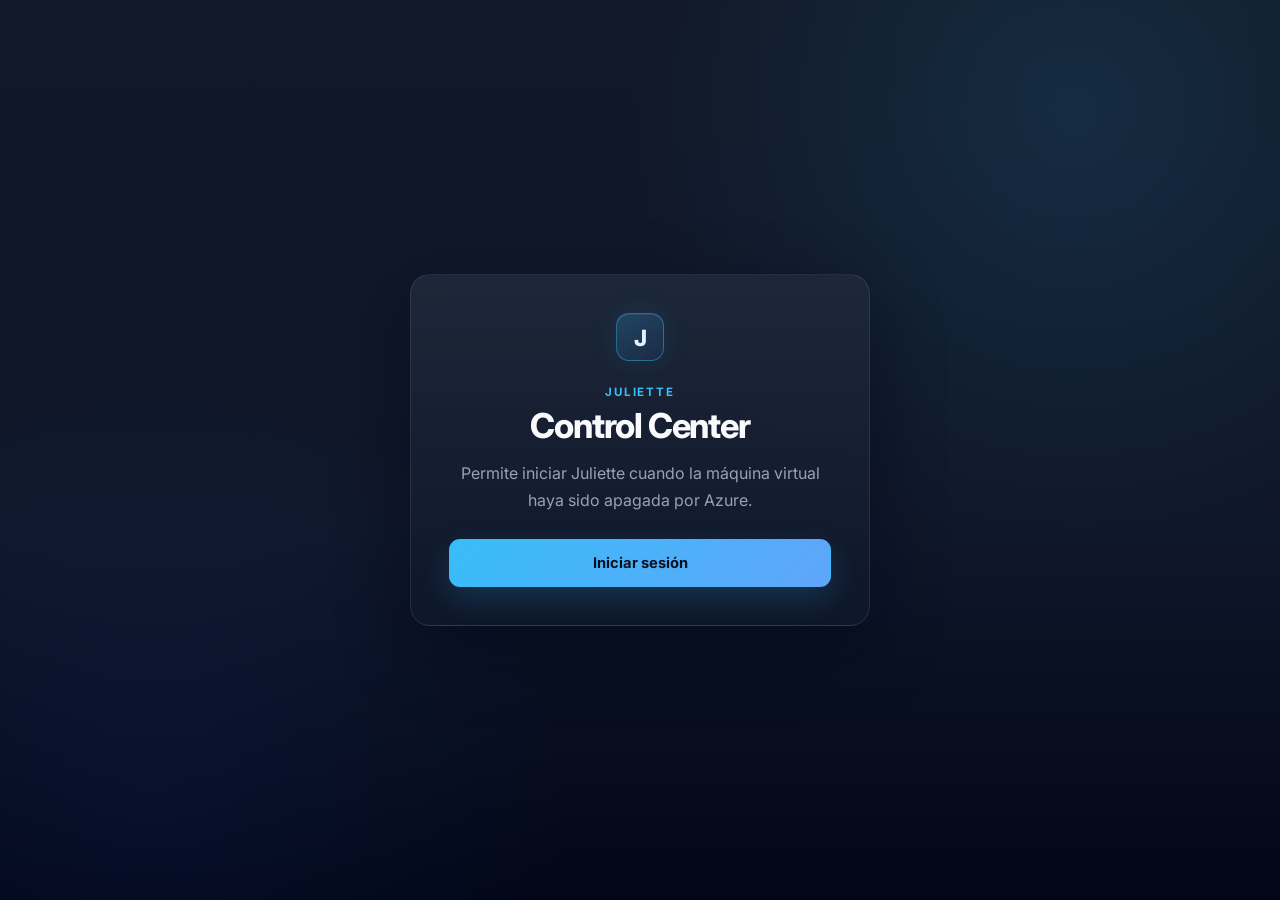
==== commit cadc0c34: "Align Control Center with Juliette visual identity" ====
--- a/index.html
+++ b/index.html
@@ -3,12 +3,12 @@
 <head>
   <meta charset="utf-8">
   <meta name="viewport" content="width=device-width,initial-scale=1">
-  <meta name="theme-color" content="#0a0d12">
+  <meta name="theme-color" content="#111827">
   <meta name="description" content="Enciende Juliette cuando Azure haya apagado su servidor.">
   <title>Juliette Control Center</title>
   <link rel="preconnect" href="https://fonts.googleapis.com">
   <link rel="preconnect" href="https://fonts.gstatic.com" crossorigin>
-  <link href="https://fonts.googleapis.com/css2?family=Inter:wght@400;500;600;700&family=Playfair+Display:wght@600;700&display=swap" rel="stylesheet">
+  <link href="https://fonts.googleapis.com/css2?family=Inter:wght@400;500;600;700;800&display=swap" rel="stylesheet">
   <link rel="stylesheet" href="assets/css/base.css">
   <link rel="stylesheet" href="assets/css/control.css">
 </head>
--- a/assets/css/base.css
+++ b/assets/css/base.css
@@ -1 +1,99 @@
-:root{color-scheme:dark;--bg:#090c11;--surface:#121720;--surface-2:#171d27;--surface-3:#1c232e;--line:rgba(255,255,255,.09);--line-2:rgba(255,255,255,.14);--text:#f4f5f7;--muted:#9299a8;--gold:#c9a76a;--gold-2:#efd99f;--red:#f37980;--green:#72d49d;--blue:#75a7ff;--shadow:0 24px 70px rgba(0,0,0,.34);--radius:22px;--sidebar:260px}*{box-sizing:border-box}html{scroll-behavior:smooth}body{margin:0;min-height:100vh;background:var(--bg);color:var(--text);font-family:Inter,system-ui,sans-serif}a{color:inherit;text-decoration:none}button,input{font:inherit}.container{width:min(1180px,calc(100% - 36px));margin:auto}.brand{display:inline-flex;align-items:center;gap:12px}.brand-mark{display:grid;place-items:center;width:42px;height:42px;border:1px solid rgba(239,217,159,.35);border-radius:50%;background:linear-gradient(145deg,rgba(201,167,106,.18),rgba(201,167,106,.03));color:var(--gold-2);font:700 1.35rem "Playfair Display",serif}.brand strong,.brand small{display:block}.brand strong{font-family:"Playfair Display",serif}.brand small{margin-top:2px;color:var(--muted);font-size:.68rem;text-transform:uppercase;letter-spacing:.14em}.eyebrow{margin:0 0 12px;color:var(--gold);font-size:.74rem;font-weight:700;text-transform:uppercase;letter-spacing:.16em}.button{display:inline-flex;align-items:center;justify-content:center;gap:9px;min-height:44px;padding:0 17px;border:1px solid transparent;border-radius:13px;cursor:pointer;font-weight:700;transition:.16s}.button-primary{background:linear-gradient(135deg,var(--gold-2),var(--gold));color:#21190d;box-shadow:0 14px 34px rgba(201,167,106,.15)}.button-primary:hover{transform:translateY(-2px)}.button-ghost{border-color:var(--line);background:rgba(255,255,255,.03);color:var(--text)}.button-ghost:hover{background:rgba(255,255,255,.07)}.button-wide{width:100%}.status{display:inline-flex;align-items:center;gap:7px;padding:7px 10px;border-radius:999px;font-size:.7rem;font-weight:700}.status:before{content:"";width:7px;height:7px;border-radius:50%;background:currentColor;box-shadow:0 0 10px currentColor}.status-offline{background:rgba(243,121,128,.11);color:#ff9ba1}.status-online{background:rgba(114,212,157,.11);color:#8be6b3}.status-pending{background:rgba(201,167,106,.12);color:var(--gold-2)}.card{border:1px solid var(--line);border-radius:var(--radius);background:linear-gradient(155deg,rgba(24,30,40,.96),rgba(14,18,25,.94));box-shadow:var(--shadow)}
+:root{
+  color-scheme:dark;
+  --bg:#111827;
+  --sidebar:#020617;
+  --surface:#1e293b;
+  --surface-soft:#172033;
+  --surface-dark:#0f172a;
+  --line:#334155;
+  --line-soft:#263449;
+  --text:#e5e7eb;
+  --text-strong:#f8fafc;
+  --muted:#94a3b8;
+  --muted-dark:#64748b;
+  --primary:#38bdf8;
+  --primary-2:#60a5fa;
+  --primary-soft:rgba(56,189,248,.12);
+  --success:#22c55e;
+  --danger:#ef4444;
+  --warning:#f59e0b;
+  --shadow:0 22px 60px rgba(2,6,23,.42);
+  --radius:20px;
+}
+
+*{box-sizing:border-box}
+html{scroll-behavior:smooth}
+body{
+  margin:0;
+  min-height:100vh;
+  background:var(--bg);
+  color:var(--text);
+  font-family:Inter,Arial,sans-serif;
+}
+a{color:inherit;text-decoration:none}
+button,input{font:inherit}
+.container{width:min(1180px,calc(100% - 36px));margin:auto}
+
+.brand{display:inline-flex;align-items:center;gap:12px}
+.brand-mark{
+  display:grid;
+  place-items:center;
+  width:42px;
+  height:42px;
+  border:1px solid rgba(56,189,248,.34);
+  border-radius:12px;
+  background:linear-gradient(145deg,rgba(56,189,248,.2),rgba(96,165,250,.06));
+  color:#e0f2fe;
+  font-size:1.2rem;
+  font-weight:800;
+  box-shadow:inset 0 1px 0 rgba(255,255,255,.06),0 0 24px rgba(56,189,248,.08);
+}
+.brand strong,.brand small{display:block}
+.brand strong{color:var(--text-strong);font-weight:700}
+.brand small{margin-top:2px;color:var(--muted);font-size:.68rem;text-transform:uppercase;letter-spacing:.14em}
+
+.eyebrow{
+  margin:0 0 12px;
+  color:var(--primary);
+  font-size:.74rem;
+  font-weight:700;
+  text-transform:uppercase;
+  letter-spacing:.16em;
+}
+
+.button{
+  display:inline-flex;
+  align-items:center;
+  justify-content:center;
+  gap:9px;
+  min-height:44px;
+  padding:0 17px;
+  border:1px solid transparent;
+  border-radius:11px;
+  cursor:pointer;
+  font-weight:700;
+  transition:transform .16s ease,box-shadow .16s ease,background .16s ease,border-color .16s ease;
+}
+.button-primary{
+  background:linear-gradient(135deg,var(--primary),var(--primary-2));
+  color:#06111f;
+  box-shadow:0 12px 30px rgba(56,189,248,.18);
+}
+.button-primary:hover{transform:translateY(-1px);box-shadow:0 16px 36px rgba(56,189,248,.24)}
+.button-primary:focus-visible{outline:3px solid rgba(56,189,248,.22);outline-offset:3px}
+.button-ghost{border-color:var(--line);background:rgba(15,23,42,.7);color:var(--text)}
+.button-ghost:hover{background:var(--surface)}
+.button-wide{width:100%}
+
+.status{display:inline-flex;align-items:center;gap:7px;padding:7px 10px;border-radius:999px;font-size:.7rem;font-weight:700}
+.status:before{content:"";width:7px;height:7px;border-radius:50%;background:currentColor;box-shadow:0 0 10px currentColor}
+.status-offline{background:rgba(239,68,68,.12);color:#fca5a5}
+.status-online{background:rgba(34,197,94,.12);color:#86efac}
+.status-pending{background:rgba(245,158,11,.12);color:#fcd34d}
+
+.card{
+  border:1px solid rgba(148,163,184,.14);
+  border-radius:var(--radius);
+  background:linear-gradient(180deg,rgba(30,41,59,.9),rgba(15,23,42,.94));
+  box-shadow:var(--shadow);
+}
--- a/assets/css/control.css
+++ b/assets/css/control.css
@@ -1 +1,168 @@
-.simple-page{min-height:100vh;display:grid;place-items:center;padding:24px;background:radial-gradient(circle at top right,rgba(201,167,106,.12),transparent 30rem),#090c11;color:#f5f5f6;font-family:Inter,system-ui,sans-serif}.landing-card,.compact-card{width:min(100%,460px);padding:38px;border:1px solid rgba(255,255,255,.09);border-radius:24px;background:rgba(19,24,33,.92);box-shadow:0 24px 70px rgba(0,0,0,.36)}.landing-card{text-align:center}.landing-card .brand-mark{margin:0 auto 24px}.brand-mark{display:grid;place-items:center;width:48px;height:48px;border:1px solid rgba(236,211,158,.35);border-radius:50%;background:rgba(201,167,106,.1);color:#ecd39e;font:700 1.45rem "Playfair Display",serif}.eyebrow{margin:0 0 8px;color:#c9a76a;font-size:.72rem;font-weight:700;text-transform:uppercase;letter-spacing:.16em}.landing-card h1,.compact-card h1{margin:0;font:700 2.25rem/1.05 "Playfair Display",serif}.landing-card p:not(.eyebrow),.compact-card>p,.status-content>p{color:#9ba3b2;line-height:1.65}.landing-card .button{margin-top:26px}.simple-brand{display:flex;align-items:center;gap:12px;margin-bottom:34px}.simple-brand strong,.simple-brand small{display:block}.simple-brand strong{font-family:"Playfair Display",serif}.simple-brand small{margin-top:3px;color:#9ba3b2;font-size:.66rem;text-transform:uppercase;letter-spacing:.14em}form{display:grid;gap:10px;margin-top:26px}label{font-size:.78rem;font-weight:700}input{width:100%;min-height:48px;padding:0 14px;border:1px solid rgba(255,255,255,.12);border-radius:12px;background:#252f43;color:#fff;font:inherit;outline:none}input:focus{border-color:rgba(236,211,158,.58)}.button{display:flex;min-height:48px;align-items:center;justify-content:center;border:0;border-radius:12px;cursor:pointer;font:700 .92rem Inter}.button-primary{background:linear-gradient(135deg,#ecd39e,#c9a76a);color:#211a0e}.button-wide{width:100%}.login-error,.action-message{padding:11px 13px;border-radius:10px;background:rgba(240,110,115,.12);color:#ff9ca0!important;font-size:.78rem}.control-card{width:min(100%,560px)}.control-top{display:flex;align-items:center;justify-content:space-between;gap:18px}.control-top .simple-brand{margin:0}.logout-button{border:0;background:none;color:#aeb5c1;cursor:pointer;font:600 .78rem Inter}.status-content{padding-top:44px}.state-line{display:flex;align-items:center;gap:14px}.state-line h1{font-size:2.6rem}.state-dot{width:13px;height:13px;border-radius:50%;background:#7b8390;box-shadow:0 0 14px currentColor}.state-dot[data-state="running"]{background:#74dba5;color:#74dba5}.state-dot[data-state="deallocated"],.state-dot[data-state="stopped"]{background:#f06e73;color:#f06e73}.state-dot[data-state="starting"]{background:#e8c77f;color:#e8c77f}.last-check{margin:28px 0 24px;font-size:.8rem}.last-check strong{color:#d9dde4}.running-message{padding:14px;border:1px solid rgba(116,219,165,.2);border-radius:12px;background:rgba(116,219,165,.08);color:#89e3b5!important;text-align:center;font-weight:600}@media(max-width:560px){.landing-card,.compact-card{padding:26px;border-radius:20px}.control-top{align-items:flex-start}.state-line h1{font-size:2.15rem}}
+.simple-page{
+  min-height:100vh;
+  display:grid;
+  place-items:center;
+  padding:24px;
+  background:
+    radial-gradient(circle at 84% 12%,rgba(56,189,248,.12),transparent 28rem),
+    radial-gradient(circle at 12% 88%,rgba(37,99,235,.08),transparent 26rem),
+    linear-gradient(180deg,#111827 0%,#0f172a 58%,#020617 100%);
+  color:var(--text);
+  font-family:Inter,Arial,sans-serif;
+}
+
+.landing-card,.compact-card{
+  width:min(100%,460px);
+  padding:38px;
+  border:1px solid rgba(148,163,184,.16);
+  border-radius:20px;
+  background:linear-gradient(180deg,rgba(30,41,59,.9),rgba(15,23,42,.94));
+  box-shadow:0 24px 70px rgba(2,6,23,.46);
+  backdrop-filter:blur(14px);
+}
+
+.landing-card{text-align:center}
+.landing-card .brand-mark{margin:0 auto 24px}
+
+.brand-mark{
+  display:grid;
+  place-items:center;
+  width:48px;
+  height:48px;
+  border:1px solid rgba(56,189,248,.4);
+  border-radius:13px;
+  background:linear-gradient(145deg,rgba(56,189,248,.22),rgba(59,130,246,.08));
+  color:#e0f2fe;
+  font-size:1.4rem;
+  font-weight:800;
+  box-shadow:inset 0 1px 0 rgba(255,255,255,.07),0 0 28px rgba(56,189,248,.1);
+}
+
+.eyebrow{
+  margin:0 0 8px;
+  color:var(--primary);
+  font-size:.72rem;
+  font-weight:700;
+  text-transform:uppercase;
+  letter-spacing:.16em;
+}
+
+.landing-card h1,.compact-card h1{
+  margin:0;
+  color:var(--text-strong);
+  font-size:2.15rem;
+  line-height:1.08;
+  font-weight:750;
+  letter-spacing:-.035em;
+}
+
+.landing-card p:not(.eyebrow),.compact-card>p,.status-content>p{
+  color:var(--muted);
+  line-height:1.65;
+}
+
+.landing-card .button{margin-top:26px}
+.simple-brand{display:flex;align-items:center;gap:12px;margin-bottom:34px}
+.simple-brand strong,.simple-brand small{display:block}
+.simple-brand strong{color:var(--text-strong);font-weight:700}
+.simple-brand small{margin-top:3px;color:var(--muted);font-size:.66rem;text-transform:uppercase;letter-spacing:.14em}
+
+form{display:grid;gap:10px;margin-top:26px}
+label{color:#cbd5e1;font-size:.78rem;font-weight:700}
+input{
+  width:100%;
+  min-height:48px;
+  padding:0 14px;
+  border:1px solid var(--line);
+  border-radius:11px;
+  background:rgba(15,23,42,.9);
+  color:#fff;
+  font:inherit;
+  outline:none;
+  transition:border-color .16s ease,box-shadow .16s ease,background .16s ease;
+}
+input:hover{border-color:#475569}
+input:focus{
+  border-color:var(--primary);
+  background:#0f172a;
+  box-shadow:0 0 0 3px rgba(56,189,248,.12);
+}
+
+.button{
+  display:flex;
+  min-height:48px;
+  align-items:center;
+  justify-content:center;
+  border:1px solid transparent;
+  border-radius:11px;
+  cursor:pointer;
+  font-size:.92rem;
+  font-weight:700;
+}
+.button-primary{
+  background:linear-gradient(135deg,var(--primary),var(--primary-2));
+  color:#06111f;
+  box-shadow:0 12px 30px rgba(56,189,248,.17);
+}
+.button-primary:hover{transform:translateY(-1px);box-shadow:0 16px 36px rgba(56,189,248,.23)}
+.button-primary:disabled{cursor:wait;opacity:.65;transform:none;box-shadow:none}
+.button-wide{width:100%}
+
+.login-error,.action-message{
+  padding:11px 13px;
+  border:1px solid rgba(239,68,68,.2);
+  border-radius:10px;
+  background:rgba(239,68,68,.1);
+  color:#fca5a5!important;
+  font-size:.78rem;
+}
+
+.control-card{width:min(100%,560px)}
+.control-top{display:flex;align-items:center;justify-content:space-between;gap:18px}
+.control-top .simple-brand{margin:0}
+.logout-button{
+  padding:8px 10px;
+  border:1px solid transparent;
+  border-radius:9px;
+  background:none;
+  color:var(--muted);
+  cursor:pointer;
+  font-size:.78rem;
+  font-weight:600;
+}
+.logout-button:hover{border-color:var(--line);background:rgba(15,23,42,.72);color:var(--text-strong)}
+.logout-button:focus-visible{outline:2px solid var(--primary);outline-offset:2px}
+
+.status-content{padding-top:44px}
+.state-line{display:flex;align-items:center;gap:14px}
+.state-line h1{font-size:2.55rem}
+.state-dot{
+  width:13px;
+  height:13px;
+  flex:0 0 auto;
+  border-radius:50%;
+  background:var(--muted-dark);
+  color:var(--muted-dark);
+  box-shadow:0 0 14px currentColor;
+}
+.state-dot[data-state="running"]{background:var(--success);color:var(--success);box-shadow:0 0 18px rgba(34,197,94,.72)}
+.state-dot[data-state="deallocated"],.state-dot[data-state="stopped"]{background:var(--danger);color:var(--danger);box-shadow:0 0 18px rgba(239,68,68,.62)}
+.state-dot[data-state="starting"]{background:var(--warning);color:var(--warning);box-shadow:0 0 18px rgba(245,158,11,.6)}
+
+.last-check{margin:28px 0 24px;font-size:.8rem}
+.last-check strong{color:#dbeafe}
+.running-message{
+  padding:14px;
+  border:1px solid rgba(34,197,94,.22);
+  border-radius:11px;
+  background:rgba(34,197,94,.09);
+  color:#86efac!important;
+  text-align:center;
+  font-weight:600;
+}
+
+@media(max-width:560px){
+  .landing-card,.compact-card{padding:26px;border-radius:18px}
+  .control-top{align-items:flex-start}
+  .state-line h1{font-size:2.1rem}
+}
